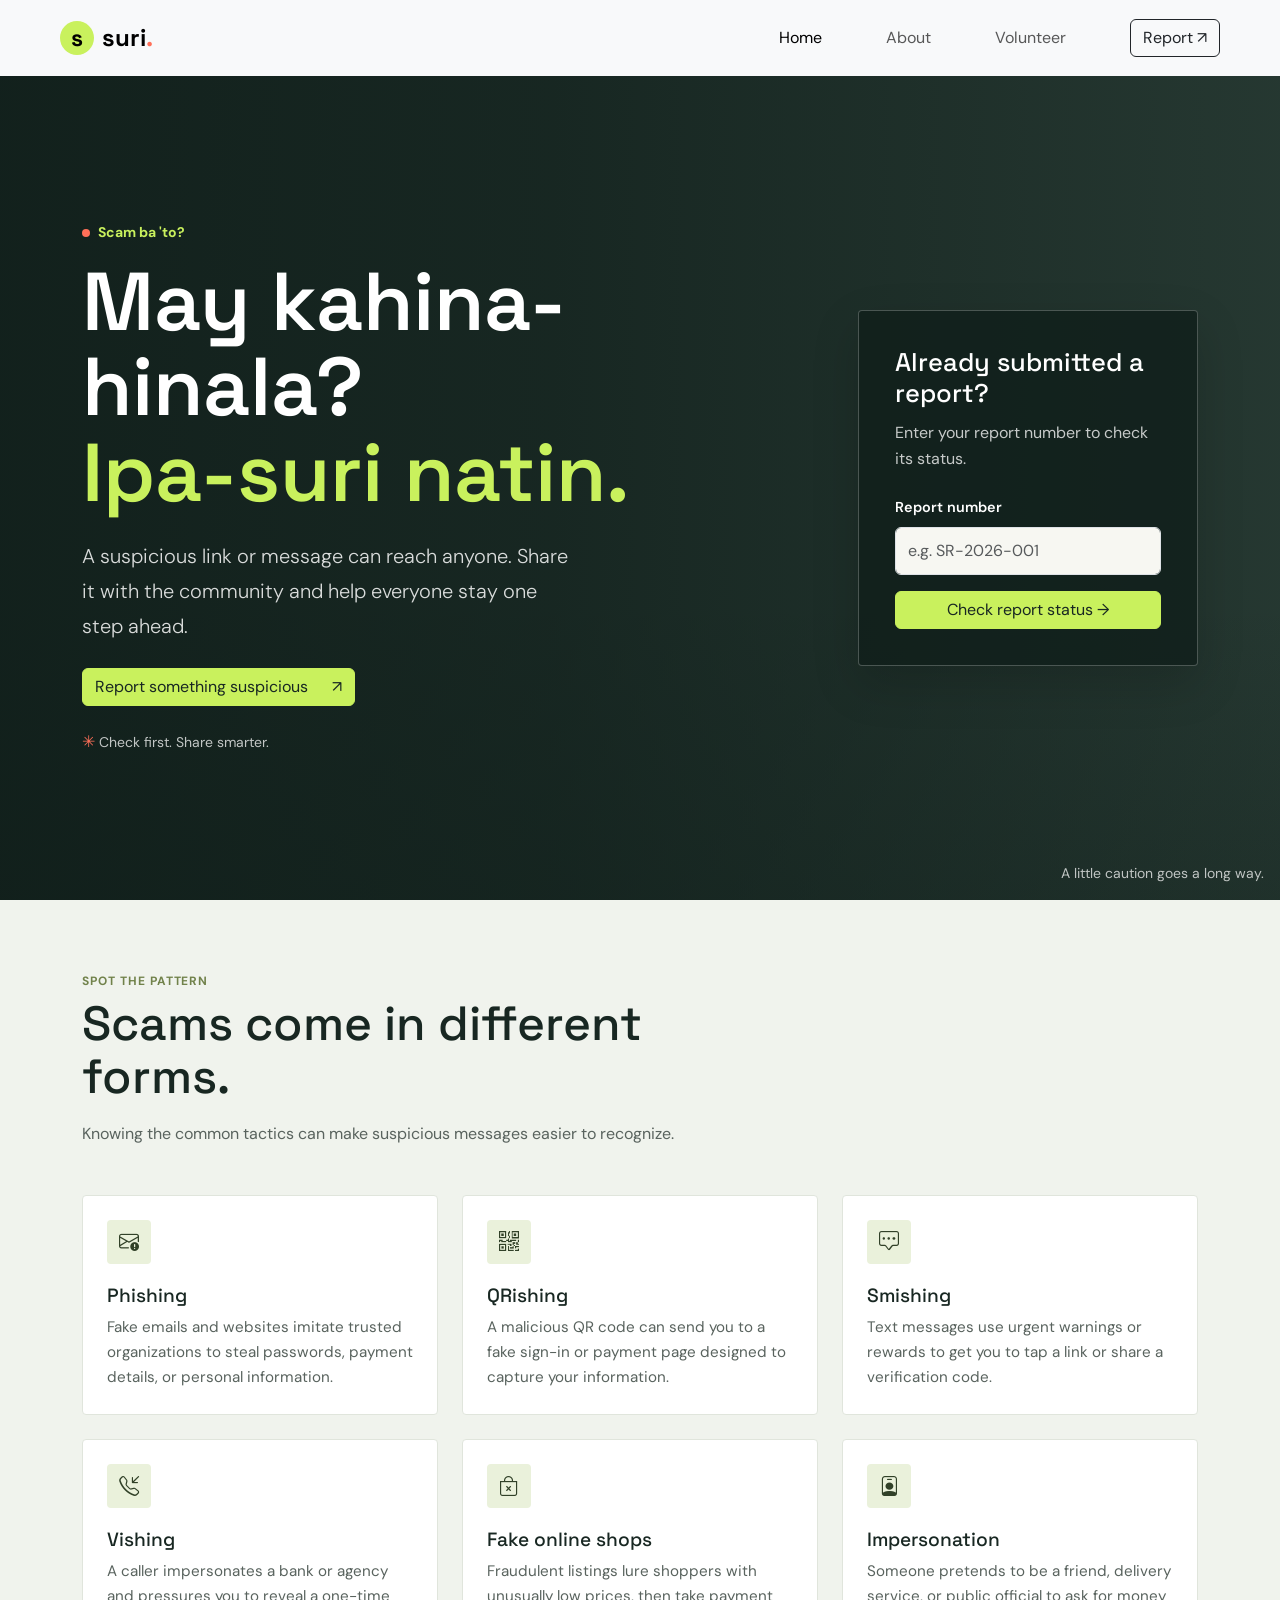
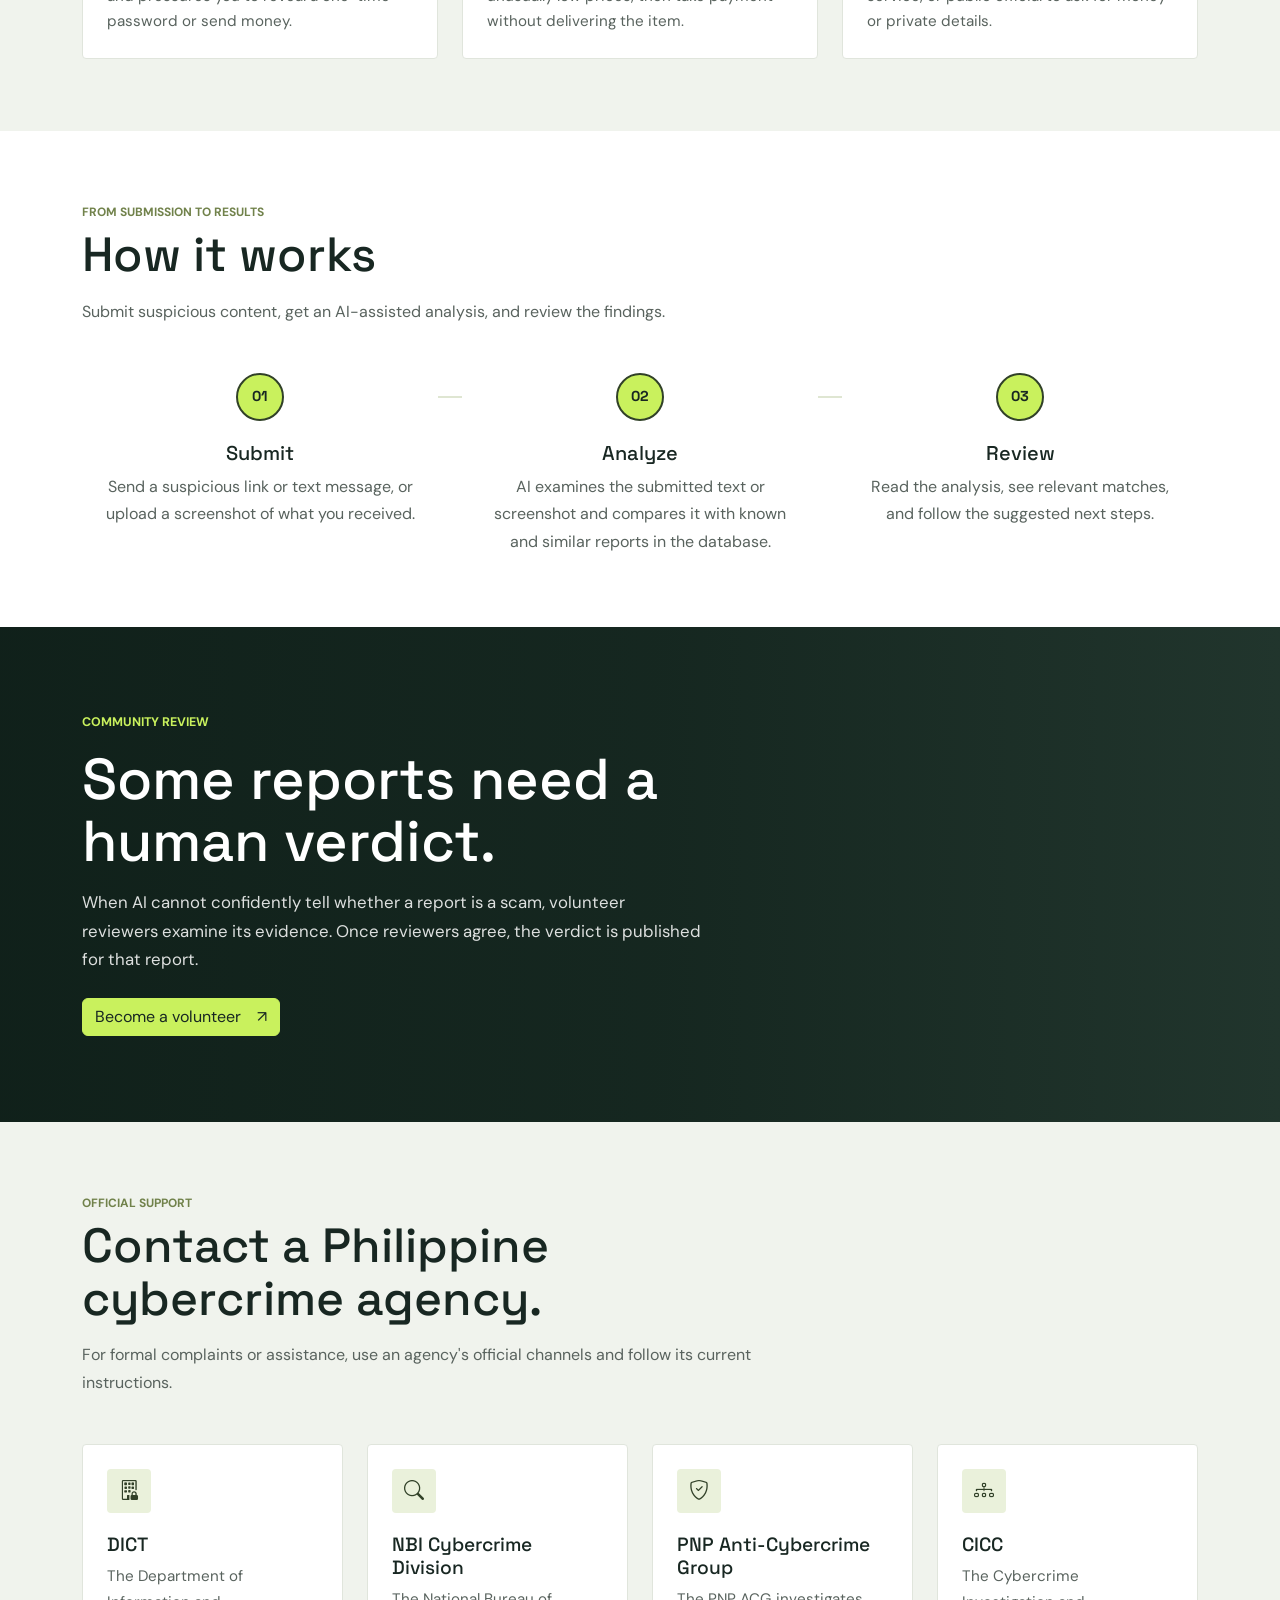
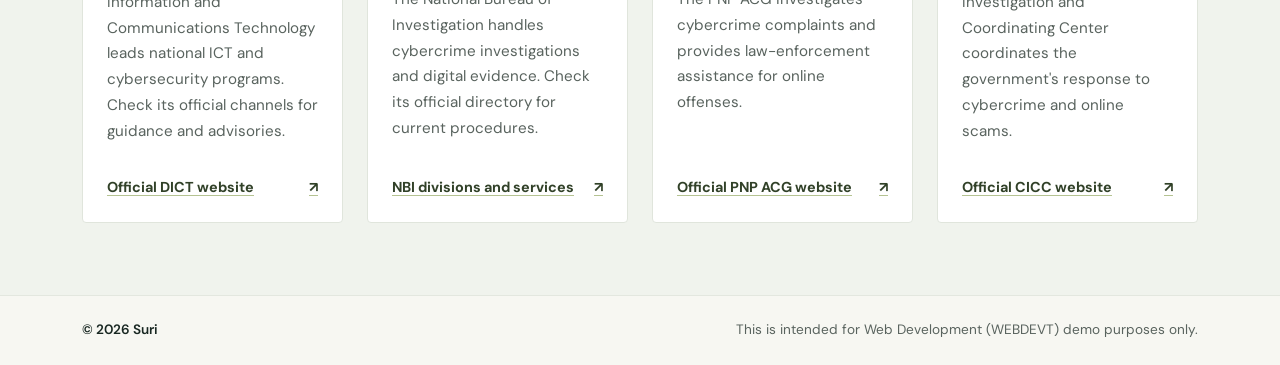
==== Citizen Reporting Website/index.html @ ac84c3ee "Add Suri Citizen Reporting Website" ====
<!doctype html>
<html lang="en">
  <head>
    <meta charset="utf-8">
    <meta name="viewport" content="width=device-width, initial-scale=1">
    <meta name="theme-color" content="#f7f7f2">
    <meta name="description" content="A community space to check suspicious links and messages before they spread." >
    <title>Suri | Scam ba 'to?</title>

    <!-- Bootstrap supplies the responsive layout and common interface styles. -->
    <link href="https://cdn.jsdelivr.net/npm/bootstrap@5.3.3/dist/css/bootstrap.min.css" rel="stylesheet" integrity="sha384-QWTKZyjpPEjISv5WaRU9OFeRpok6YctnYmDr5pNlyT2bRjXh0JMhjY6hW+ALEwIH" crossorigin="anonymous">
    <link rel="stylesheet" href="https://cdn.jsdelivr.net/npm/bootstrap-icons@1.11.3/font/bootstrap-icons.min.css">
    <!-- A display font paired with a readable body font gives the page its own voice. -->
    <link rel="preconnect" href="https://fonts.googleapis.com">
    <link rel="preconnect" href="https://fonts.gstatic.com" crossorigin>
    <link href="https://fonts.googleapis.com/css2?family=DM+Sans:wght@400;500;600;700&family=Space+Grotesk:wght@500;600;700&display=swap" rel="stylesheet">
    <link rel="stylesheet" href="styles/index.css">
    <link rel="stylesheet" href="styles/menu.css">
    <link rel="stylesheet" href="styles/hero.css">
    <link rel="stylesheet" href="styles/report-lookup.css">
    <link rel="stylesheet" href="styles/scams.css">
    <link rel="stylesheet" href="styles/how-it-works.css">
    <link rel="stylesheet" href="styles/volunteer.css">
    <link rel="stylesheet" href="styles/agencies.css">
    <link rel="stylesheet" href="styles/footer.css">
    <script src="scripts/hero.js" defer></script>
    <script src="scripts/menu.js" defer></script>
    <script src="scripts/report-lookup.js" defer></script>
    <script src="scripts/volunteer.js" defer></script>
  </head>
  <body>
    <!-- A sticky header keeps the main actions close while the page is in view. -->
    <header class="navbar navbar-expand-md sticky-top bg-light px-3 px-lg-5">
      <div class="container-fluid">
      <a class="navbar-brand d-flex align-items-center gap-2 mb-0" href="#home" aria-label="Suri home">
        <span class="brand-mark" aria-hidden="true">s</span>
        <span class="brand-name fs-4 fw-bold">suri<span class="brand-period">.</span></span>
      </a>

      <button class="navbar-toggler" type="button" aria-label="Open navigation menu" aria-expanded="false" aria-controls="site-navigation">
        <span class="navbar-toggler-icon" aria-hidden="true"></span>
      </button>

      <nav class="collapse navbar-collapse justify-content-md-end" id="site-navigation" aria-label="Main navigation">
        <div class="navbar-nav align-items-md-center gap-md-5">
          <a class="nav-link active" href="#home" aria-current="page">Home</a>
          <a class="nav-link" href="#how-it-works">About</a>
          <a class="nav-link" href="#volunteer">Volunteer</a>
          <a class="btn btn-outline-dark ms-md-2" href="report.html">Report <span aria-hidden="true">↗</span></a>
        </div>
      </nav>
      </div>
    </header>

    <main>
      <!-- The hero fills the space below the header and uses a photo selected in scripts/hero.js. -->
      <section class="hero d-flex align-items-center position-relative overflow-hidden" id="home" aria-labelledby="hero-title">
        <div class="container position-relative">
          <div class="row g-5 align-items-center">
            <div class="col-lg-8 hero-content">
              <p class="hero-eyebrow d-flex align-items-center gap-2 fw-bold mb-3"><span class="eyebrow-dot" aria-hidden="true"></span> Scam ba 'to?</p>
              <h1 class="hero-title fw-semibold mb-0" id="hero-title">May kahina-hinala?<br><span>Ipa-suri natin.</span></h1>
              <p class="hero-description lead my-4">A suspicious link or message can reach anyone. Share it with the community and help everyone stay one step ahead.</p>
              <a class="btn btn-primary d-inline-flex align-items-center gap-4" href="report.html">Report something suspicious <span aria-hidden="true">↗</span></a>
              <p class="hero-note small mt-4 mb-0"><span aria-hidden="true">✳</span> Check first. Share smarter.</p>
            </div>
            <div class="col-lg-4">
              <aside class="report-lookup" id="report" aria-labelledby="report-lookup-title">
                <h2 class="report-lookup-title" id="report-lookup-title">Already submitted a report?</h2>
                <p class="report-lookup-copy">Enter your report number to check its status.</p>
                <form id="report-lookup-form">
                  <label class="form-label" for="report-number">Report number</label>
                  <input class="form-control mb-3" id="report-number" name="report-number" type="text" placeholder="e.g. SR-2026-001" autocomplete="off" required>
                  <button class="btn btn-primary w-100" type="submit">Check report status <span aria-hidden="true">→</span></button>
                  <p class="report-lookup-feedback small mt-3 mb-0" id="report-lookup-feedback" role="status" aria-live="polite" hidden></p>
                </form>
              </aside>
            </div>
          </div>
        </div>
        <p class="photo-credit position-absolute bottom-0 end-0 small m-3">A little caution goes a long way.</p>
      </section>

      <!-- Static cards introduce common scam categories without needing JavaScript. -->
      <section class="scam-types py-5" id="scam-types" aria-labelledby="scam-types-title">
        <div class="container py-lg-4">
          <div class="scam-types-heading mb-4 mb-lg-5">
            <p class="scam-types-kicker text-uppercase fw-bold mb-2">Spot the pattern</p>
            <h2 class="scam-types-title mb-3" id="scam-types-title">Scams come in different forms.</h2>
            <p class="scam-types-intro mb-0">Knowing the common tactics can make suspicious messages easier to recognize.</p>
          </div>

          <div class="row g-3 g-lg-4">
            <div class="col-md-6 col-lg-4">
              <article class="scam-card h-100">
                <span class="scam-icon" aria-hidden="true"><i class="bi bi-envelope-exclamation"></i></span>
                <h3 class="scam-card-title">Phishing</h3>
                <p class="scam-card-description mb-0">Fake emails and websites imitate trusted organizations to steal passwords, payment details, or personal information.</p>
              </article>
            </div>
            <div class="col-md-6 col-lg-4">
              <article class="scam-card h-100">
                <span class="scam-icon" aria-hidden="true"><i class="bi bi-qr-code"></i></span>
                <h3 class="scam-card-title">QRishing</h3>
                <p class="scam-card-description mb-0">A malicious QR code can send you to a fake sign-in or payment page designed to capture your information.</p>
              </article>
            </div>
            <div class="col-md-6 col-lg-4">
              <article class="scam-card h-100">
                <span class="scam-icon" aria-hidden="true"><i class="bi bi-chat-square-dots"></i></span>
                <h3 class="scam-card-title">Smishing</h3>
                <p class="scam-card-description mb-0">Text messages use urgent warnings or rewards to get you to tap a link or share a verification code.</p>
              </article>
            </div>
            <div class="col-md-6 col-lg-4">
              <article class="scam-card h-100">
                <span class="scam-icon" aria-hidden="true"><i class="bi bi-telephone-inbound"></i></span>
                <h3 class="scam-card-title">Vishing</h3>
                <p class="scam-card-description mb-0">A caller impersonates a bank or agency and pressures you to reveal a one-time password or send money.</p>
              </article>
            </div>
            <div class="col-md-6 col-lg-4">
              <article class="scam-card h-100">
                <span class="scam-icon" aria-hidden="true"><i class="bi bi-bag-x"></i></span>
                <h3 class="scam-card-title">Fake online shops</h3>
                <p class="scam-card-description mb-0">Fraudulent listings lure shoppers with unusually low prices, then take payment without delivering the item.</p>
              </article>
            </div>
            <div class="col-md-6 col-lg-4">
              <article class="scam-card h-100">
                <span class="scam-icon" aria-hidden="true"><i class="bi bi-person-badge"></i></span>
                <h3 class="scam-card-title">Impersonation</h3>
                <p class="scam-card-description mb-0">Someone pretends to be a friend, delivery service, or public official to ask for money or private details.</p>
              </article>
            </div>
          </div>
        </div>
      </section>

      <section class="how-it-works py-5" id="how-it-works" aria-labelledby="how-it-works-title">
        <div class="container py-lg-4">
          <div class="how-heading mb-5">
            <p class="how-kicker text-uppercase fw-bold mb-2">From submission to results</p>
            <h2 class="how-title mb-3" id="how-it-works-title">How it works</h2>
            <p class="how-intro mb-0">Submit suspicious content, get an AI-assisted analysis, and review the findings.</p>
          </div>

          <div class="how-steps row g-4 position-relative">
            <div class="col-md-4">
              <article class="how-step">
                <span class="step-number">01</span>
                <h3 class="step-title">Submit</h3>
                <p class="step-description mb-0">Send a suspicious link or text message, or upload a screenshot of what you received.</p>
              </article>
            </div>
            <div class="col-md-4">
              <article class="how-step">
                <span class="step-number">02</span>
                <h3 class="step-title">Analyze</h3>
                <p class="step-description mb-0">AI examines the submitted text or screenshot and compares it with known and similar reports in the database.</p>
              </article>
            </div>
            <div class="col-md-4">
              <article class="how-step">
                <span class="step-number">03</span>
                <h3 class="step-title">Review</h3>
                <p class="step-description mb-0">Read the analysis, see relevant matches, and follow the suggested next steps.</p>
              </article>
            </div>
          </div>
        </div>
      </section>

      <section class="volunteer-section position-relative d-flex align-items-center overflow-hidden" id="volunteer" aria-labelledby="volunteer-title">
        <div class="volunteer-parallax" aria-hidden="true"></div>
        <div class="volunteer-shade" aria-hidden="true"></div>
        <div class="container volunteer-content">
          <div class="row">
            <div class="col-lg-8 col-xl-7">
              <p class="volunteer-eyebrow text-uppercase fw-bold mb-3">Community review</p>
              <h2 class="volunteer-title mb-3" id="volunteer-title">Some reports need a human verdict.</h2>
              <p class="volunteer-description mb-4">When AI cannot confidently tell whether a report is a scam, volunteer reviewers examine its evidence. Once reviewers agree, the verdict is published for that report.</p>
              <button class="btn btn-primary d-inline-flex align-items-center gap-3" id="volunteer-button" type="button">Become a volunteer <span aria-hidden="true">↗</span></button>
              <p class="volunteer-feedback small mt-3 mb-0" id="volunteer-feedback" role="status" aria-live="polite" hidden></p>
            </div>
          </div>
        </div>
      </section>

      <section class="agency-directory py-5" id="agencies" aria-labelledby="agency-directory-title">
        <div class="container py-lg-4">
          <div class="agency-heading mb-4 mb-lg-5">
            <p class="agency-kicker text-uppercase fw-bold mb-2">Official support</p>
            <h2 class="agency-title mb-3" id="agency-directory-title">Contact a Philippine cybercrime agency.</h2>
            <p class="agency-intro mb-0">For formal complaints or assistance, use an agency's official channels and follow its current instructions.</p>
          </div>

          <div class="row g-3 g-lg-4">
            <div class="col-md-6 col-xl-3">
              <article class="agency-card h-100">
                <span class="agency-icon" aria-hidden="true"><i class="bi bi-building-lock"></i></span>
                <h3 class="agency-card-title">DICT</h3>
                <p class="agency-card-description">The Department of Information and Communications Technology leads national ICT and cybersecurity programs. Check its official channels for guidance and advisories.</p>
                <a class="agency-link" href="https://dict.gov.ph/" target="_blank" rel="noopener noreferrer">Official DICT website <span aria-hidden="true">↗</span></a>
              </article>
            </div>
            <div class="col-md-6 col-xl-3">
              <article class="agency-card h-100">
                <span class="agency-icon" aria-hidden="true"><i class="bi bi-search"></i></span>
                <h3 class="agency-card-title">NBI Cybercrime Division</h3>
                <p class="agency-card-description">The National Bureau of Investigation handles cybercrime investigations and digital evidence. Check its official directory for current procedures.</p>
                <a class="agency-link" href="https://nbi.gov.ph/overview/divisions/" target="_blank" rel="noopener noreferrer">NBI divisions and services <span aria-hidden="true">↗</span></a>
              </article>
            </div>
            <div class="col-md-6 col-xl-3">
              <article class="agency-card h-100">
                <span class="agency-icon" aria-hidden="true"><i class="bi bi-shield-check"></i></span>
                <h3 class="agency-card-title">PNP Anti-Cybercrime Group</h3>
                <p class="agency-card-description">The PNP ACG investigates cybercrime complaints and provides law-enforcement assistance for online offenses.</p>
                <a class="agency-link" href="https://acg.pnp.gov.ph/" target="_blank" rel="noopener noreferrer">Official PNP ACG website <span aria-hidden="true">↗</span></a>
              </article>
            </div>
            <div class="col-md-6 col-xl-3">
              <article class="agency-card h-100">
                <span class="agency-icon" aria-hidden="true"><i class="bi bi-diagram-3"></i></span>
                <h3 class="agency-card-title">CICC</h3>
                <p class="agency-card-description">The Cybercrime Investigation and Coordinating Center coordinates the government's response to cybercrime and online scams.</p>
                <a class="agency-link" href="https://cicc.gov.ph/" target="_blank" rel="noopener noreferrer">Official CICC website <span aria-hidden="true">↗</span></a>
              </article>
            </div>
          </div>
        </div>
      </section>
    </main>

    <footer class="site-footer py-4">
      <div class="container d-flex flex-column flex-sm-row justify-content-between align-items-sm-center gap-2">
        <p class="footer-copyright mb-0">&copy; 2026 Suri</p>
        <p class="footer-notice mb-0">This is intended for Web Development (WEBDEVT) demo purposes only.</p>
      </div>
    </footer>
  </body>
</html>
---- Citizen Reporting Website/styles/index.css ----
/* Shared design values and page-wide behavior belong to the homepage. */
:root {
  --ink: #182722;
  --paper: #f7f7f2;
  --green: #c9f15d;
  --coral: #ff7059;
  --display-font: "Space Grotesk", sans-serif;
  --bs-body-font-family: "DM Sans", sans-serif;
  --bs-body-color: var(--ink);
  --bs-body-bg: var(--paper);
}

html {
  scroll-behavior: smooth;
}

@media (prefers-reduced-motion: reduce) {
  html {
    scroll-behavior: auto;
  }
}
---- Citizen Reporting Website/styles/menu.css ----
/* Custom navbar details complement Bootstrap's responsive navigation classes. */
.navbar {
  min-height: 76px;
}

.brand-mark {
  display: grid;
  width: 34px;
  aspect-ratio: 1;
  place-items: center;
  border-radius: 50%;
  background: var(--green);
  font: 700 23px/1 var(--display-font);
}

.brand-name {
  font-family: var(--display-font);
}

.brand-period {
  color: var(--coral);
}

@media (max-width: 767.98px) {
  .navbar {
    min-height: 68px;
  }
}
---- Citizen Reporting Website/styles/hero.css ----
/* Hero-only layout, contrast, and button colors. */
.hero {
  min-height: calc(100svh - 76px);
  isolation: isolate;
  background: #293c35 var(--hero-image) center 48% / cover;
  color: white;
}

.hero::before {
  position: absolute;
  z-index: -1;
  inset: 0;
  background: linear-gradient(90deg, rgb(15 29 25 / 88%), rgb(15 29 25 / 68%) 43%, rgb(15 29 25 / 14%)), linear-gradient(0deg, rgb(15 29 25 / 25%), transparent 36%);
  content: "";
}

.hero-content {
  padding-block: clamp(4.75rem, 11vh, 7.75rem);
  animation: arrive 650ms ease-out both;
}

.hero-eyebrow {
  color: var(--green);
  font-size: 14px;
}

.eyebrow-dot {
  width: 8px;
  height: 8px;
  border-radius: 50%;
  background: var(--coral);
}

.hero-title {
  max-width: 900px;
  font-family: var(--display-font);
  font-size: clamp(2.8rem, 6.5vw, 5.125rem);
  line-height: 1.04;
}

.hero-title span {
  color: var(--green);
}

.hero-description {
  max-width: 500px;
  color: rgb(255 255 255 / 84%);
  line-height: 1.75;
}

.btn-primary {
  --bs-btn-color: var(--ink);
  --bs-btn-bg: var(--green);
  --bs-btn-border-color: var(--green);
  --bs-btn-hover-color: var(--ink);
  --bs-btn-hover-bg: #d8ff75;
  --bs-btn-hover-border-color: #d8ff75;
}

.hero-note {
  color: rgb(255 255 255 / 74%);
}

.hero-note span {
  color: var(--coral);
  font-size: 16px;
}

.photo-credit {
  color: rgb(255 255 255 / 72%);
}

@keyframes arrive {
  from {
    opacity: 0;
    transform: translateY(12px);
  }

  to {
    opacity: 1;
    transform: translateY(0);
  }
}

@media (max-width: 767.98px) {
  .hero {
    min-height: calc(100svh - 68px);
    background-position: 58% center;
  }

  .hero::before {
    background: linear-gradient(90deg, rgb(15 29 25 / 84%), rgb(15 29 25 / 43%)), linear-gradient(0deg, rgb(15 29 25 / 30%), transparent 50%);
  }

  .hero-content {
    padding-block: 4.75rem 1rem;
  }

  .hero-description {
    font-size: 1rem;
  }
}

@media (prefers-reduced-motion: reduce) {
  .hero-content {
    animation: none;
  }
}
---- Citizen Reporting Website/styles/report-lookup.css ----
/* The lookup panel is a standalone hero component. */
.report-lookup {
  padding: clamp(1.5rem, 3vw, 2.25rem);
  border: 1px solid rgb(255 255 255 / 24%);
  border-radius: 4px;
  background: rgb(15 29 25 / 76%);
  box-shadow: 0 18px 48px rgb(0 0 0 / 16%);
}

.report-lookup-title {
  margin-bottom: 0.75rem;
  font-family: var(--display-font);
  font-size: clamp(1.4rem, 2vw, 1.8rem);
  line-height: 1.2;
}

.report-lookup-copy {
  margin-bottom: 1.5rem;
  color: rgb(255 255 255 / 76%);
  line-height: 1.6;
}

.report-lookup .form-label {
  font-size: 0.9rem;
  font-weight: 600;
}

.report-lookup .form-control {
  min-height: 48px;
}

.report-lookup-feedback {
  color: rgb(255 255 255 / 82%);
}
---- Citizen Reporting Website/styles/scams.css ----
/* Scam category cards use a quieter surface to separate learning content from the hero. */
.scam-types {
  background: #f0f3ed;
}

.scam-types-heading {
  max-width: 640px;
}

.scam-types-kicker {
  color: #71824b;
  font-size: 0.75rem;
  letter-spacing: 0.08em;
}

.scam-types-title {
  color: var(--ink);
  font-family: var(--display-font);
  font-size: clamp(2rem, 4vw, 3rem);
  line-height: 1.1;
}

.scam-types-intro {
  color: #59635e;
  line-height: 1.7;
}

.scam-card {
  padding: 1.5rem;
  border: 1px solid #e0e5dc;
  border-radius: 4px;
  background: #fff;
  transition: border-color 160ms ease, transform 160ms ease;
}

.scam-card:hover {
  transform: translateY(-3px);
  border-color: #b5c392;
}

.scam-icon {
  display: grid;
  width: 44px;
  height: 44px;
  margin-bottom: 1.25rem;
  place-items: center;
  border-radius: 4px;
  background: #eaf1db;
  color: #314128;
  font-size: 1.25rem;
}

.scam-card-title {
  margin-bottom: 0.5rem;
  color: var(--ink);
  font-family: var(--display-font);
  font-size: 1.2rem;
}

.scam-card-description {
  color: #59635e;
  font-size: 0.95rem;
  line-height: 1.65;
}

@media (prefers-reduced-motion: reduce) {
  .scam-card {
    transition: none;
  }

  .scam-card:hover {
    transform: none;
  }
}
---- Citizen Reporting Website/styles/how-it-works.css ----
/* A connected sequence turns the three steps into one easy-to-scan process. */
.how-it-works {
  background: #fff;
}

.how-heading {
  max-width: 640px;
}

.how-kicker {
  color: #71824b;
  font-size: 0.75rem;
}

.how-title {
  color: var(--ink);
  font-family: var(--display-font);
  font-size: clamp(2rem, 4vw, 3rem);
  line-height: 1.1;
}

.how-intro,
.step-description {
  color: #59635e;
  line-height: 1.7;
}

.how-steps::before {
  position: absolute;
  z-index: 0;
  top: 47px;
  right: 16.6667%;
  left: 16.6667%;
  height: 2px;
  background: #dfe6d2;
  content: "";
}

.how-step {
  position: relative;
  z-index: 1;
  background: #fff;
  text-align: center;
}

.step-number {
  display: grid;
  width: 48px;
  height: 48px;
  margin: 0 auto 1.25rem;
  position: relative;
  z-index: 1;
  place-items: center;
  border: 2px solid #314128;
  border-radius: 50%;
  background: var(--green);
  color: var(--ink);
  font-family: var(--display-font);
  font-size: 0.9rem;
  font-weight: 700;
}

.step-title {
  margin-bottom: 0.5rem;
  color: var(--ink);
  font-family: var(--display-font);
  font-size: 1.25rem;
}

.step-description {
  max-width: 320px;
  margin-right: auto;
  margin-left: auto;
}

@media (max-width: 767.98px) {
  .how-heading {
    margin-bottom: 2rem !important;
  }

  .how-steps {
    row-gap: 2rem !important;
  }

  .how-steps::before {
    top: 48px;
    right: auto;
    bottom: 24px;
    left: 50%;
    width: 2px;
    height: auto;
    transform: translateX(-50%);
  }
}
---- Citizen Reporting Website/styles/volunteer.css ----
/* The script pins this viewport-height image while the section scrolls past. */
.volunteer-section {
  min-height: 55svh;
  isolation: isolate;
  background-color: #263b32;
  color: #fff;
}

.volunteer-parallax {
  position: absolute;
  z-index: -1;
  inset: 0 0 auto;
  height: 100svh;
  background: url("https://images.unsplash.com/photo-1531206715517-5c0ba140b2b8?auto=format&fit=crop&w=2000&q=85") center 45% / cover;
  will-change: transform;
}

.volunteer-shade {
  position: absolute;
  z-index: 0;
  inset: 0;
  background: linear-gradient(90deg, rgb(13 29 23 / 88%), rgb(13 29 23 / 66%) 52%, rgb(13 29 23 / 20%));
}

.volunteer-content {
  position: relative;
  z-index: 1;
  padding-block: clamp(3.5rem, 8vh, 6rem);
}

.volunteer-eyebrow {
  color: var(--green);
  font-size: 0.78rem;
}

.volunteer-title {
  max-width: 700px;
  font-family: var(--display-font);
  font-size: clamp(2.25rem, 4.5vw, 4rem);
  line-height: 1.08;
}

.volunteer-description {
  max-width: 620px;
  color: rgb(255 255 255 / 86%);
  font-size: 1.05rem;
  line-height: 1.7;
}

.volunteer-feedback {
  color: rgb(255 255 255 / 86%);
}

@media (max-width: 767.98px) {
  .volunteer-section {
    min-height: 55svh;
  }

  .volunteer-parallax {
    background-position: 58% center;
  }
}

@media (prefers-reduced-motion: reduce) {
  .volunteer-parallax {
    will-change: auto;
  }
}
---- Citizen Reporting Website/styles/agencies.css ----
/* Agency cards provide official starting points for people seeking direct assistance. */
.agency-directory {
  background: #f0f3ed;
}

.agency-heading {
  max-width: 700px;
}

.agency-kicker {
  color: #71824b;
  font-size: 0.75rem;
}

.agency-title {
  color: var(--ink);
  font-family: var(--display-font);
  font-size: clamp(2rem, 4vw, 3rem);
  line-height: 1.1;
}

.agency-intro,
.agency-card-description {
  color: #59635e;
  line-height: 1.7;
}

.agency-card {
  display: flex;
  flex-direction: column;
  padding: 1.5rem;
  border: 1px solid #e0e5dc;
  border-radius: 4px;
  background: #fff;
}

.agency-icon {
  display: grid;
  width: 44px;
  height: 44px;
  margin-bottom: 1.25rem;
  place-items: center;
  border-radius: 4px;
  background: #eaf1db;
  color: #314128;
  font-size: 1.25rem;
}

.agency-card-title {
  margin-bottom: 0.5rem;
  color: var(--ink);
  font-family: var(--display-font);
  font-size: 1.2rem;
}

.agency-card-description {
  flex-grow: 1;
  font-size: 0.95rem;
}

.agency-link {
  display: inline-flex;
  align-items: center;
  justify-content: space-between;
  gap: 0.75rem;
  margin-top: 1rem;
  color: #314128;
  font-size: 0.9rem;
  font-weight: 700;
  text-decoration: underline;
  text-decoration-color: #b5c392;
  text-underline-offset: 0.2em;
}

.agency-link:hover {
  color: #182722;
  text-decoration-color: currentColor;
}
---- Citizen Reporting Website/styles/footer.css ----
.site-footer {
  border-top: 1px solid #e3e7df;
  background: #f7f7f2;
  color: #59635e;
  font-size: 0.85rem;
}

.footer-copyright {
  color: var(--ink);
  font-weight: 600;
}
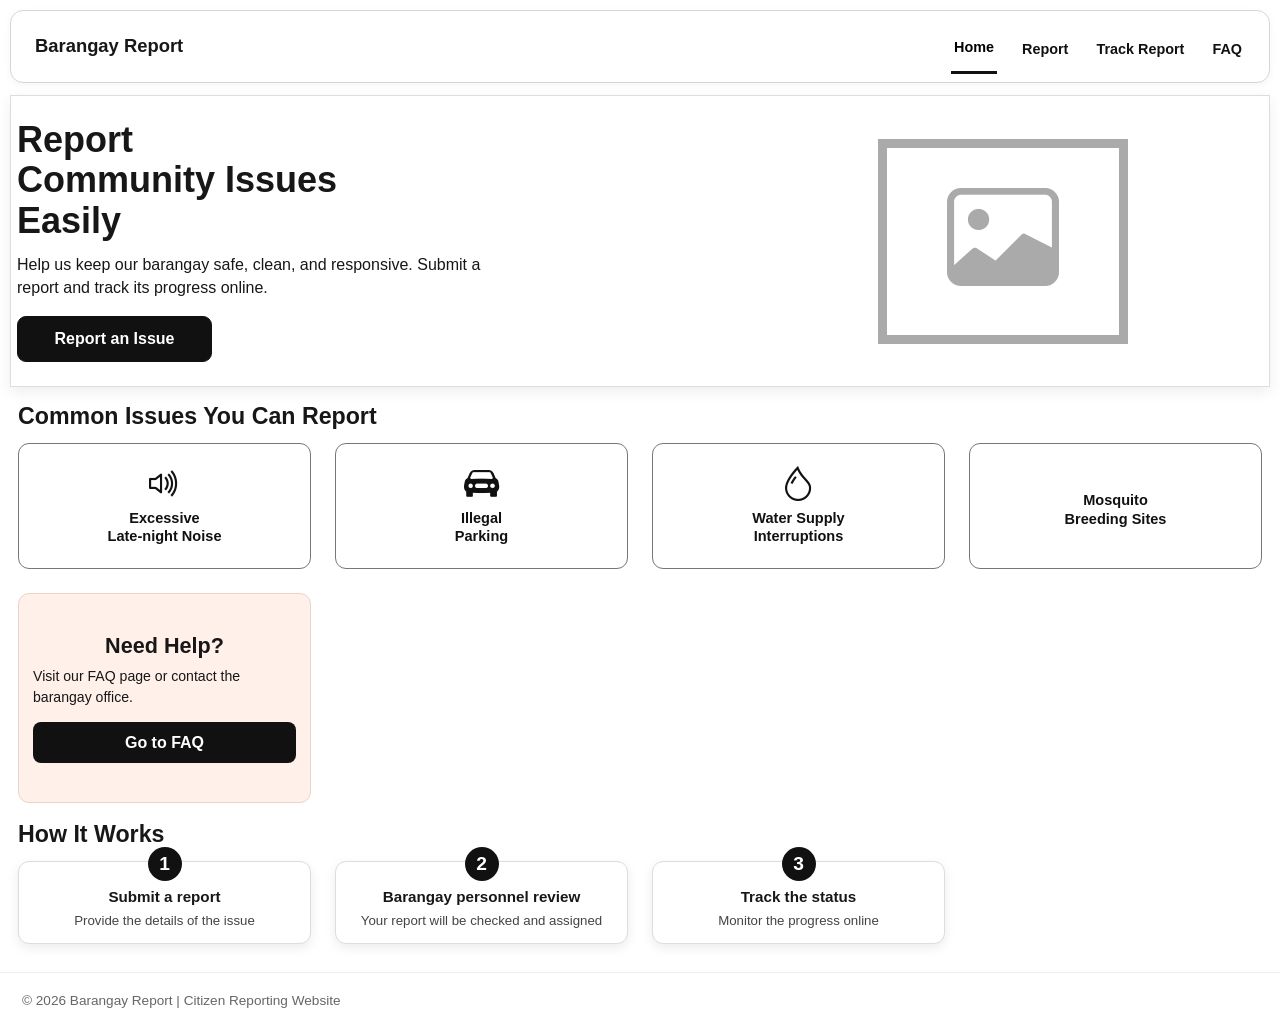
==== commit 63c4f220: "Update Barangay Report homepage" ====
--- a/Citizen Reporting Website/index.html
+++ b/Citizen Reporting Website/index.html
@@ -1,243 +1,417 @@
-<!doctype html>
+<!DOCTYPE html>
 <html lang="en">
-  <head>
-    <meta charset="utf-8">
-    <meta name="viewport" content="width=device-width, initial-scale=1">
-    <meta name="theme-color" content="#f7f7f2">
-    <meta name="description" content="A community space to check suspicious links and messages before they spread." >
-    <title>Suri | Scam ba 'to?</title>
-
-    <!-- Bootstrap supplies the responsive layout and common interface styles. -->
-    <link href="https://cdn.jsdelivr.net/npm/bootstrap@5.3.3/dist/css/bootstrap.min.css" rel="stylesheet" integrity="sha384-QWTKZyjpPEjISv5WaRU9OFeRpok6YctnYmDr5pNlyT2bRjXh0JMhjY6hW+ALEwIH" crossorigin="anonymous">
-    <link rel="stylesheet" href="https://cdn.jsdelivr.net/npm/bootstrap-icons@1.11.3/font/bootstrap-icons.min.css">
-    <!-- A display font paired with a readable body font gives the page its own voice. -->
-    <link rel="preconnect" href="https://fonts.googleapis.com">
-    <link rel="preconnect" href="https://fonts.gstatic.com" crossorigin>
-    <link href="https://fonts.googleapis.com/css2?family=DM+Sans:wght@400;500;600;700&family=Space+Grotesk:wght@500;600;700&display=swap" rel="stylesheet">
-    <link rel="stylesheet" href="styles/index.css">
-    <link rel="stylesheet" href="styles/menu.css">
-    <link rel="stylesheet" href="styles/hero.css">
-    <link rel="stylesheet" href="styles/report-lookup.css">
-    <link rel="stylesheet" href="styles/scams.css">
-    <link rel="stylesheet" href="styles/how-it-works.css">
-    <link rel="stylesheet" href="styles/volunteer.css">
-    <link rel="stylesheet" href="styles/agencies.css">
-    <link rel="stylesheet" href="styles/footer.css">
-    <script src="scripts/hero.js" defer></script>
-    <script src="scripts/menu.js" defer></script>
-    <script src="scripts/report-lookup.js" defer></script>
-    <script src="scripts/volunteer.js" defer></script>
-  </head>
-  <body>
-    <!-- A sticky header keeps the main actions close while the page is in view. -->
-    <header class="navbar navbar-expand-md sticky-top bg-light px-3 px-lg-5">
-      <div class="container-fluid">
-      <a class="navbar-brand d-flex align-items-center gap-2 mb-0" href="#home" aria-label="Suri home">
-        <span class="brand-mark" aria-hidden="true">s</span>
-        <span class="brand-name fs-4 fw-bold">suri<span class="brand-period">.</span></span>
-      </a>
-
-      <button class="navbar-toggler" type="button" aria-label="Open navigation menu" aria-expanded="false" aria-controls="site-navigation">
-        <span class="navbar-toggler-icon" aria-hidden="true"></span>
-      </button>
-
-      <nav class="collapse navbar-collapse justify-content-md-end" id="site-navigation" aria-label="Main navigation">
-        <div class="navbar-nav align-items-md-center gap-md-5">
-          <a class="nav-link active" href="#home" aria-current="page">Home</a>
-          <a class="nav-link" href="#how-it-works">About</a>
-          <a class="nav-link" href="#volunteer">Volunteer</a>
-          <a class="btn btn-outline-dark ms-md-2" href="report.html">Report <span aria-hidden="true">↗</span></a>
+<head>
+    <meta charset="UTF-8">
+    <meta name="viewport" content="width=device-width, initial-scale=1.0">
+    <title>Barangay Report | Home</title>
+
+    <link href="https://cdn.jsdelivr.net/npm/bootstrap@5.3.3/dist/css/bootstrap.min.css" rel="stylesheet">
+    <link href="https://cdn.jsdelivr.net/npm/bootstrap-icons@1.11.3/font/bootstrap-icons.min.css" rel="stylesheet">
+
+    <style>
+        :root {
+            --ink: #171717;
+            --muted: #555;
+            --border: #d5d5d5;
+            --soft: #f7f7f7;
+            --peach: #fff0e9;
+        }
+
+        * { box-sizing: border-box; }
+
+        body {
+            margin: 0;
+            font-family: Arial, Helvetica, sans-serif;
+            color: var(--ink);
+            background: #fff;
+            line-height: 1.45;
+        }
+
+        .site-header {
+            background: #fff;
+            border: 1px solid #d6d6d6;
+            border-radius: 13px;
+            margin: 10px 10px 0;
+            min-height: 58px;
+            box-shadow: 0 2px 8px rgba(0,0,0,.04);
+        }
+
+        .navbar-brand {
+            font-weight: 700;
+            font-size: 1.15rem;
+            color: var(--ink);
+        }
+
+        .navbar-brand:hover { color: var(--ink); }
+
+        .navbar-nav { gap: 22px; }
+
+        .nav-link {
+            color: #111;
+            font-weight: 600;
+            font-size: .9rem;
+            padding: 18px 3px 13px !important;
+        }
+
+        .nav-link.active {
+            border-bottom: 3px solid #111;
+        }
+
+        .home-hero {
+            margin: 12px 10px 0;
+            padding: 24px 10px;
+            border: 1px solid #ddd;
+            box-shadow: 0 5px 14px rgba(0,0,0,.07);
+        }
+
+        .hero-copy { padding: 0 0 0 0; }
+
+        .hero-title {
+            font-size: clamp(1.65rem, 3vw, 2.25rem);
+            font-weight: 800;
+            line-height: 1.12;
+            margin: 0 0 12px;
+            max-width: 520px;
+        }
+
+        .hero-description {
+            max-width: 490px;
+            font-size: 1rem;
+            margin-bottom: 17px;
+        }
+
+        .btn-report {
+            background: #111;
+            color: #fff;
+            border: 1px solid #111;
+            border-radius: 9px;
+            padding: 10px 27px;
+            font-weight: 700;
+            min-width: 195px;
+        }
+
+        .btn-report:hover {
+            background: #333;
+            color: #fff;
+        }
+
+        .hero-image {
+            min-height: 205px;
+            max-width: 250px;
+            margin: auto;
+            border: 9px solid #aaa;
+            background: #fff;
+            display: flex;
+            align-items: center;
+            justify-content: center;
+            color: #aaa;
+            font-size: 7rem;
+        }
+
+        .section-title {
+            font-size: 1.45rem;
+            font-weight: 800;
+            margin: 0 0 12px;
+        }
+
+        .common-section { margin: 16px 10px 0; }
+
+        .issue-card {
+            border: 1px solid #777;
+            border-radius: 11px;
+            min-height: 126px;
+            padding: 12px 8px;
+            display: flex;
+            flex-direction: column;
+            align-items: center;
+            justify-content: center;
+            text-align: center;
+            color: #111;
+            text-decoration: none;
+            background: #fff;
+            gap: 7px;
+            font-weight: 700;
+            transition: transform .15s ease, box-shadow .15s ease;
+        }
+
+        .issue-card:hover {
+            color: #111;
+            transform: translateY(-2px);
+            box-shadow: 0 4px 10px rgba(0,0,0,.1);
+        }
+
+        .issue-card i { font-size: 2.2rem; line-height: 1; }
+        .issue-label { font-size: .91rem; line-height: 1.25; }
+
+        .help-card {
+            height: 100%;
+            min-height: 210px;
+            padding: 20px 14px;
+            background: var(--peach);
+            border: 1px solid #ead4ca;
+            border-radius: 11px;
+            display: flex;
+            flex-direction: column;
+            justify-content: center;
+        }
+
+        .help-card h3 {
+            font-size: 1.35rem;
+            font-weight: 800;
+            text-align: center;
+            margin-bottom: 8px;
+        }
+
+        .help-card p { font-size: .88rem; margin-bottom: 15px; }
+
+        .btn-dark-custom {
+            background: #111;
+            color: #fff;
+            border-radius: 8px;
+            font-weight: 700;
+            padding: 9px 12px;
+            text-decoration: none;
+            text-align: center;
+            display: block;
+        }
+
+        .btn-dark-custom:hover { background: #333; color: #fff; }
+
+        .how-section { margin: 18px 10px 28px; }
+
+        .step-card {
+            border: 1px solid #ddd;
+            border-radius: 11px;
+            box-shadow: 0 4px 12px rgba(0,0,0,.08);
+            text-align: center;
+            padding: 16px 10px 13px;
+            height: 100%;
+            position: relative;
+            background: #fff;
+        }
+
+        .step-number {
+            width: 34px;
+            height: 34px;
+            border-radius: 50%;
+            color: #fff;
+            background: #111;
+            display: flex;
+            align-items: center;
+            justify-content: center;
+            font-size: 1.2rem;
+            font-weight: 800;
+            margin: -31px auto 7px;
+            position: relative;
+        }
+
+        .step-card h3 {
+            font-size: .95rem;
+            font-weight: 800;
+            margin-bottom: 5px;
+        }
+
+        .step-card p { font-size: .83rem; margin: 0; color: #444; }
+
+        footer {
+            padding: 18px 10px;
+            border-top: 1px solid #eee;
+            color: #666;
+            font-size: .85rem;
+        }
+
+        @media (max-width: 767.98px) {
+            .site-header { margin: 8px 8px 0; }
+            .navbar { padding: 9px 12px; }
+            .navbar-brand { font-size: 1.1rem; }
+            .navbar-toggler { border: 0; padding: 2px; }
+            .navbar-toggler:focus { box-shadow: none; }
+            .home-hero { margin: 0; padding: 18px 14px 20px; border: 0; box-shadow: none; }
+            .hero-title { font-size: 1.65rem; line-height: 1.12; margin-bottom: 9px; }
+            .hero-description { font-size: .9rem; line-height: 1.35; margin-bottom: 14px; }
+            .btn-report { width: 100%; padding: 9px 12px; }
+            .hero-image { display: none; }
+            .section-title { font-size: 1.15rem; margin-bottom: 8px; }
+            .common-section { margin: 8px 8px 0; }
+            .issue-card {
+                min-height: 37px;
+                height: auto;
+                border-radius: 7px;
+                padding: 6px 8px;
+                flex-direction: row;
+                justify-content: flex-start;
+                gap: 12px;
+                text-align: left;
+                margin-bottom: 5px;
+            }
+            .issue-card i { font-size: 1.35rem; width: 32px; text-align: center; }
+            .issue-label { font-size: .82rem; }
+            .help-card {
+                min-height: 0;
+                margin-top: 8px;
+                padding: 10px 12px;
+                flex-direction: row;
+                align-items: center;
+                justify-content: space-between;
+                gap: 8px;
+            }
+            .help-card h3 { font-size: .95rem; margin: 0; text-align: left; white-space: nowrap; }
+            .help-card p { font-size: .75rem; margin: 0; flex: 1; }
+            .help-card .btn-dark-custom { font-size: .75rem; white-space: nowrap; padding: 7px 10px; }
+            .how-section { margin: 10px 8px 18px; }
+            .how-section .section-title { margin-bottom: 5px; }
+            .step-card {
+                border: 0;
+                box-shadow: none;
+                text-align: left;
+                padding: 3px 0;
+                display: flex;
+                align-items: center;
+                gap: 7px;
+                height: auto;
+            }
+            .step-number {
+                flex: 0 0 20px;
+                width: 20px;
+                height: 20px;
+                font-size: .8rem;
+                margin: 0;
+            }
+            .step-card h3 { font-size: .78rem; margin: 0; }
+            .step-card p { display: none; }
+            footer { padding: 14px 8px; }
+        }
+    </style>
+</head>
+
+<body>
+    <!-- Navigation -->
+    <nav class="navbar navbar-expand-lg site-header sticky-top">
+        <div class="container-fluid px-3 px-md-4">
+            <a class="navbar-brand" href="index.html">Barangay Report</a>
+
+            <button class="navbar-toggler" type="button" data-bs-toggle="collapse"
+                    data-bs-target="#navbarMenu" aria-controls="navbarMenu"
+                    aria-expanded="false" aria-label="Toggle navigation">
+                <i class="bi bi-list fs-2"></i>
+            </button>
+
+            <div class="collapse navbar-collapse" id="navbarMenu">
+                <ul class="navbar-nav ms-auto align-items-lg-center">
+                    <li class="nav-item"><a class="nav-link active" href="index.html">Home</a></li>
+                    <li class="nav-item"><a class="nav-link" href="report.html">Report</a></li>
+                    <li class="nav-item"><a class="nav-link" href="track.html">Track Report</a></li>
+                    <li class="nav-item"><a class="nav-link" href="faq.html">FAQ</a></li>
+                </ul>
+            </div>
         </div>
-      </nav>
-      </div>
-    </header>
-
-    <main>
-      <!-- The hero fills the space below the header and uses a photo selected in scripts/hero.js. -->
-      <section class="hero d-flex align-items-center position-relative overflow-hidden" id="home" aria-labelledby="hero-title">
-        <div class="container position-relative">
-          <div class="row g-5 align-items-center">
-            <div class="col-lg-8 hero-content">
-              <p class="hero-eyebrow d-flex align-items-center gap-2 fw-bold mb-3"><span class="eyebrow-dot" aria-hidden="true"></span> Scam ba 'to?</p>
-              <h1 class="hero-title fw-semibold mb-0" id="hero-title">May kahina-hinala?<br><span>Ipa-suri natin.</span></h1>
-              <p class="hero-description lead my-4">A suspicious link or message can reach anyone. Share it with the community and help everyone stay one step ahead.</p>
-              <a class="btn btn-primary d-inline-flex align-items-center gap-4" href="report.html">Report something suspicious <span aria-hidden="true">↗</span></a>
-              <p class="hero-note small mt-4 mb-0"><span aria-hidden="true">✳</span> Check first. Share smarter.</p>
+    </nav>
+
+    <!-- Hero -->
+    <section class="home-hero">
+        <div class="container-fluid px-0 px-md-2">
+            <div class="row align-items-center g-4">
+                <div class="col-md-7 hero-copy">
+                    <h1 class="hero-title">Report<br class="d-none d-md-block">Community Issues<br class="d-none d-md-block">Easily</h1>
+                    <p class="hero-description">
+                        Help us keep our barangay safe, clean, and responsive.
+                        Submit a report and track its progress online.
+                    </p>
+                    <a href="report.html" class="btn btn-report">Report an Issue</a>
+                </div>
+                <div class="col-md-5">
+                    <div class="hero-image" role="img" aria-label="Image placeholder">
+                        <i class="bi bi-image"></i>
+                    </div>
+                </div>
             </div>
-            <div class="col-lg-4">
-              <aside class="report-lookup" id="report" aria-labelledby="report-lookup-title">
-                <h2 class="report-lookup-title" id="report-lookup-title">Already submitted a report?</h2>
-                <p class="report-lookup-copy">Enter your report number to check its status.</p>
-                <form id="report-lookup-form">
-                  <label class="form-label" for="report-number">Report number</label>
-                  <input class="form-control mb-3" id="report-number" name="report-number" type="text" placeholder="e.g. SR-2026-001" autocomplete="off" required>
-                  <button class="btn btn-primary w-100" type="submit">Check report status <span aria-hidden="true">→</span></button>
-                  <p class="report-lookup-feedback small mt-3 mb-0" id="report-lookup-feedback" role="status" aria-live="polite" hidden></p>
-                </form>
-              </aside>
+        </div>
+    </section>
+
+    <!-- Common Issues -->
+    <section class="common-section">
+        <div class="container-fluid px-0 px-md-2">
+            <h2 class="section-title">Common Issues You Can Report</h2>
+
+            <div class="row g-2 g-md-4 align-items-stretch">
+                <div class="col-12 col-md-3">
+                    <a class="issue-card" href="report.html">
+                        <i class="bi bi-volume-up"></i>
+                        <span class="issue-label">Excessive<br class="d-none d-md-block"> Late-night Noise</span>
+                    </a>
+                </div>
+                <div class="col-12 col-md-3">
+                    <a class="issue-card" href="report.html">
+                        <i class="bi bi-car-front-fill"></i>
+                        <span class="issue-label">Illegal<br class="d-none d-md-block"> Parking</span>
+                    </a>
+                </div>
+                <div class="col-12 col-md-3">
+                    <a class="issue-card" href="report.html">
+                        <i class="bi bi-droplet"></i>
+                        <span class="issue-label">Water Supply<br class="d-none d-md-block"> Interruptions</span>
+                    </a>
+                </div>
+                <div class="col-12 col-md-3">
+                    <a class="issue-card" href="report.html">
+                        <i class="bi bi-mosquito"></i>
+                        <span class="issue-label">Mosquito<br class="d-none d-md-block"> Breeding Sites</span>
+                    </a>
+                </div>
+
+                <div class="col-12 col-md-3">
+                    <aside class="help-card">
+                        <h3>Need Help?</h3>
+                        <p>Visit our FAQ page or contact the barangay office.</p>
+                        <a href="faq.html" class="btn-dark-custom">Go to FAQ</a>
+                    </aside>
+                </div>
             </div>
-          </div>
         </div>
-        <p class="photo-credit position-absolute bottom-0 end-0 small m-3">A little caution goes a long way.</p>
-      </section>
-
-      <!-- Static cards introduce common scam categories without needing JavaScript. -->
-      <section class="scam-types py-5" id="scam-types" aria-labelledby="scam-types-title">
-        <div class="container py-lg-4">
-          <div class="scam-types-heading mb-4 mb-lg-5">
-            <p class="scam-types-kicker text-uppercase fw-bold mb-2">Spot the pattern</p>
-            <h2 class="scam-types-title mb-3" id="scam-types-title">Scams come in different forms.</h2>
-            <p class="scam-types-intro mb-0">Knowing the common tactics can make suspicious messages easier to recognize.</p>
-          </div>
-
-          <div class="row g-3 g-lg-4">
-            <div class="col-md-6 col-lg-4">
-              <article class="scam-card h-100">
-                <span class="scam-icon" aria-hidden="true"><i class="bi bi-envelope-exclamation"></i></span>
-                <h3 class="scam-card-title">Phishing</h3>
-                <p class="scam-card-description mb-0">Fake emails and websites imitate trusted organizations to steal passwords, payment details, or personal information.</p>
-              </article>
+    </section>
+
+    <!-- How it Works -->
+    <section class="how-section">
+        <div class="container-fluid px-0 px-md-2">
+            <h2 class="section-title">How It Works</h2>
+            <div class="row g-3 g-md-4">
+                <div class="col-12 col-md-3">
+                    <div class="step-card">
+                        <span class="step-number">1</span>
+                        <div>
+                            <h3>Submit a report</h3>
+                            <p>Provide the details of the issue</p>
+                        </div>
+                    </div>
+                </div>
+                <div class="col-12 col-md-3">
+                    <div class="step-card">
+                        <span class="step-number">2</span>
+                        <div>
+                            <h3>Barangay personnel review</h3>
+                            <p>Your report will be checked and assigned</p>
+                        </div>
+                    </div>
+                </div>
+                <div class="col-12 col-md-3">
+                    <div class="step-card">
+                        <span class="step-number">3</span>
+                        <div>
+                            <h3>Track the status</h3>
+                            <p>Monitor the progress online</p>
+                        </div>
+                    </div>
+                </div>
             </div>
-            <div class="col-md-6 col-lg-4">
-              <article class="scam-card h-100">
-                <span class="scam-icon" aria-hidden="true"><i class="bi bi-qr-code"></i></span>
-                <h3 class="scam-card-title">QRishing</h3>
-                <p class="scam-card-description mb-0">A malicious QR code can send you to a fake sign-in or payment page designed to capture your information.</p>
-              </article>
-            </div>
-            <div class="col-md-6 col-lg-4">
-              <article class="scam-card h-100">
-                <span class="scam-icon" aria-hidden="true"><i class="bi bi-chat-square-dots"></i></span>
-                <h3 class="scam-card-title">Smishing</h3>
-                <p class="scam-card-description mb-0">Text messages use urgent warnings or rewards to get you to tap a link or share a verification code.</p>
-              </article>
-            </div>
-            <div class="col-md-6 col-lg-4">
-              <article class="scam-card h-100">
-                <span class="scam-icon" aria-hidden="true"><i class="bi bi-telephone-inbound"></i></span>
-                <h3 class="scam-card-title">Vishing</h3>
-                <p class="scam-card-description mb-0">A caller impersonates a bank or agency and pressures you to reveal a one-time password or send money.</p>
-              </article>
-            </div>
-            <div class="col-md-6 col-lg-4">
-              <article class="scam-card h-100">
-                <span class="scam-icon" aria-hidden="true"><i class="bi bi-bag-x"></i></span>
-                <h3 class="scam-card-title">Fake online shops</h3>
-                <p class="scam-card-description mb-0">Fraudulent listings lure shoppers with unusually low prices, then take payment without delivering the item.</p>
-              </article>
-            </div>
-            <div class="col-md-6 col-lg-4">
-              <article class="scam-card h-100">
-                <span class="scam-icon" aria-hidden="true"><i class="bi bi-person-badge"></i></span>
-                <h3 class="scam-card-title">Impersonation</h3>
-                <p class="scam-card-description mb-0">Someone pretends to be a friend, delivery service, or public official to ask for money or private details.</p>
-              </article>
-            </div>
-          </div>
         </div>
-      </section>
-
-      <section class="how-it-works py-5" id="how-it-works" aria-labelledby="how-it-works-title">
-        <div class="container py-lg-4">
-          <div class="how-heading mb-5">
-            <p class="how-kicker text-uppercase fw-bold mb-2">From submission to results</p>
-            <h2 class="how-title mb-3" id="how-it-works-title">How it works</h2>
-            <p class="how-intro mb-0">Submit suspicious content, get an AI-assisted analysis, and review the findings.</p>
-          </div>
-
-          <div class="how-steps row g-4 position-relative">
-            <div class="col-md-4">
-              <article class="how-step">
-                <span class="step-number">01</span>
-                <h3 class="step-title">Submit</h3>
-                <p class="step-description mb-0">Send a suspicious link or text message, or upload a screenshot of what you received.</p>
-              </article>
-            </div>
-            <div class="col-md-4">
-              <article class="how-step">
-                <span class="step-number">02</span>
-                <h3 class="step-title">Analyze</h3>
-                <p class="step-description mb-0">AI examines the submitted text or screenshot and compares it with known and similar reports in the database.</p>
-              </article>
-            </div>
-            <div class="col-md-4">
-              <article class="how-step">
-                <span class="step-number">03</span>
-                <h3 class="step-title">Review</h3>
-                <p class="step-description mb-0">Read the analysis, see relevant matches, and follow the suggested next steps.</p>
-              </article>
-            </div>
-          </div>
+    </section>
+
+    <footer>
+        <div class="container-fluid">
+            <p class="mb-0">© 2026 Barangay Report | Citizen Reporting Website</p>
         </div>
-      </section>
-
-      <section class="volunteer-section position-relative d-flex align-items-center overflow-hidden" id="volunteer" aria-labelledby="volunteer-title">
-        <div class="volunteer-parallax" aria-hidden="true"></div>
-        <div class="volunteer-shade" aria-hidden="true"></div>
-        <div class="container volunteer-content">
-          <div class="row">
-            <div class="col-lg-8 col-xl-7">
-              <p class="volunteer-eyebrow text-uppercase fw-bold mb-3">Community review</p>
-              <h2 class="volunteer-title mb-3" id="volunteer-title">Some reports need a human verdict.</h2>
-              <p class="volunteer-description mb-4">When AI cannot confidently tell whether a report is a scam, volunteer reviewers examine its evidence. Once reviewers agree, the verdict is published for that report.</p>
-              <button class="btn btn-primary d-inline-flex align-items-center gap-3" id="volunteer-button" type="button">Become a volunteer <span aria-hidden="true">↗</span></button>
-              <p class="volunteer-feedback small mt-3 mb-0" id="volunteer-feedback" role="status" aria-live="polite" hidden></p>
-            </div>
-          </div>
-        </div>
-      </section>
-
-      <section class="agency-directory py-5" id="agencies" aria-labelledby="agency-directory-title">
-        <div class="container py-lg-4">
-          <div class="agency-heading mb-4 mb-lg-5">
-            <p class="agency-kicker text-uppercase fw-bold mb-2">Official support</p>
-            <h2 class="agency-title mb-3" id="agency-directory-title">Contact a Philippine cybercrime agency.</h2>
-            <p class="agency-intro mb-0">For formal complaints or assistance, use an agency's official channels and follow its current instructions.</p>
-          </div>
-
-          <div class="row g-3 g-lg-4">
-            <div class="col-md-6 col-xl-3">
-              <article class="agency-card h-100">
-                <span class="agency-icon" aria-hidden="true"><i class="bi bi-building-lock"></i></span>
-                <h3 class="agency-card-title">DICT</h3>
-                <p class="agency-card-description">The Department of Information and Communications Technology leads national ICT and cybersecurity programs. Check its official channels for guidance and advisories.</p>
-                <a class="agency-link" href="https://dict.gov.ph/" target="_blank" rel="noopener noreferrer">Official DICT website <span aria-hidden="true">↗</span></a>
-              </article>
-            </div>
-            <div class="col-md-6 col-xl-3">
-              <article class="agency-card h-100">
-                <span class="agency-icon" aria-hidden="true"><i class="bi bi-search"></i></span>
-                <h3 class="agency-card-title">NBI Cybercrime Division</h3>
-                <p class="agency-card-description">The National Bureau of Investigation handles cybercrime investigations and digital evidence. Check its official directory for current procedures.</p>
-                <a class="agency-link" href="https://nbi.gov.ph/overview/divisions/" target="_blank" rel="noopener noreferrer">NBI divisions and services <span aria-hidden="true">↗</span></a>
-              </article>
-            </div>
-            <div class="col-md-6 col-xl-3">
-              <article class="agency-card h-100">
-                <span class="agency-icon" aria-hidden="true"><i class="bi bi-shield-check"></i></span>
-                <h3 class="agency-card-title">PNP Anti-Cybercrime Group</h3>
-                <p class="agency-card-description">The PNP ACG investigates cybercrime complaints and provides law-enforcement assistance for online offenses.</p>
-                <a class="agency-link" href="https://acg.pnp.gov.ph/" target="_blank" rel="noopener noreferrer">Official PNP ACG website <span aria-hidden="true">↗</span></a>
-              </article>
-            </div>
-            <div class="col-md-6 col-xl-3">
-              <article class="agency-card h-100">
-                <span class="agency-icon" aria-hidden="true"><i class="bi bi-diagram-3"></i></span>
-                <h3 class="agency-card-title">CICC</h3>
-                <p class="agency-card-description">The Cybercrime Investigation and Coordinating Center coordinates the government's response to cybercrime and online scams.</p>
-                <a class="agency-link" href="https://cicc.gov.ph/" target="_blank" rel="noopener noreferrer">Official CICC website <span aria-hidden="true">↗</span></a>
-              </article>
-            </div>
-          </div>
-        </div>
-      </section>
-    </main>
-
-    <footer class="site-footer py-4">
-      <div class="container d-flex flex-column flex-sm-row justify-content-between align-items-sm-center gap-2">
-        <p class="footer-copyright mb-0">&copy; 2026 Suri</p>
-        <p class="footer-notice mb-0">This is intended for Web Development (WEBDEVT) demo purposes only.</p>
-      </div>
     </footer>
-  </body>
-</html>+
+    <script src="https://cdn.jsdelivr.net/npm/bootstrap@5.3.3/dist/js/bootstrap.bundle.min.js"></script>
+</body>
+</html>
